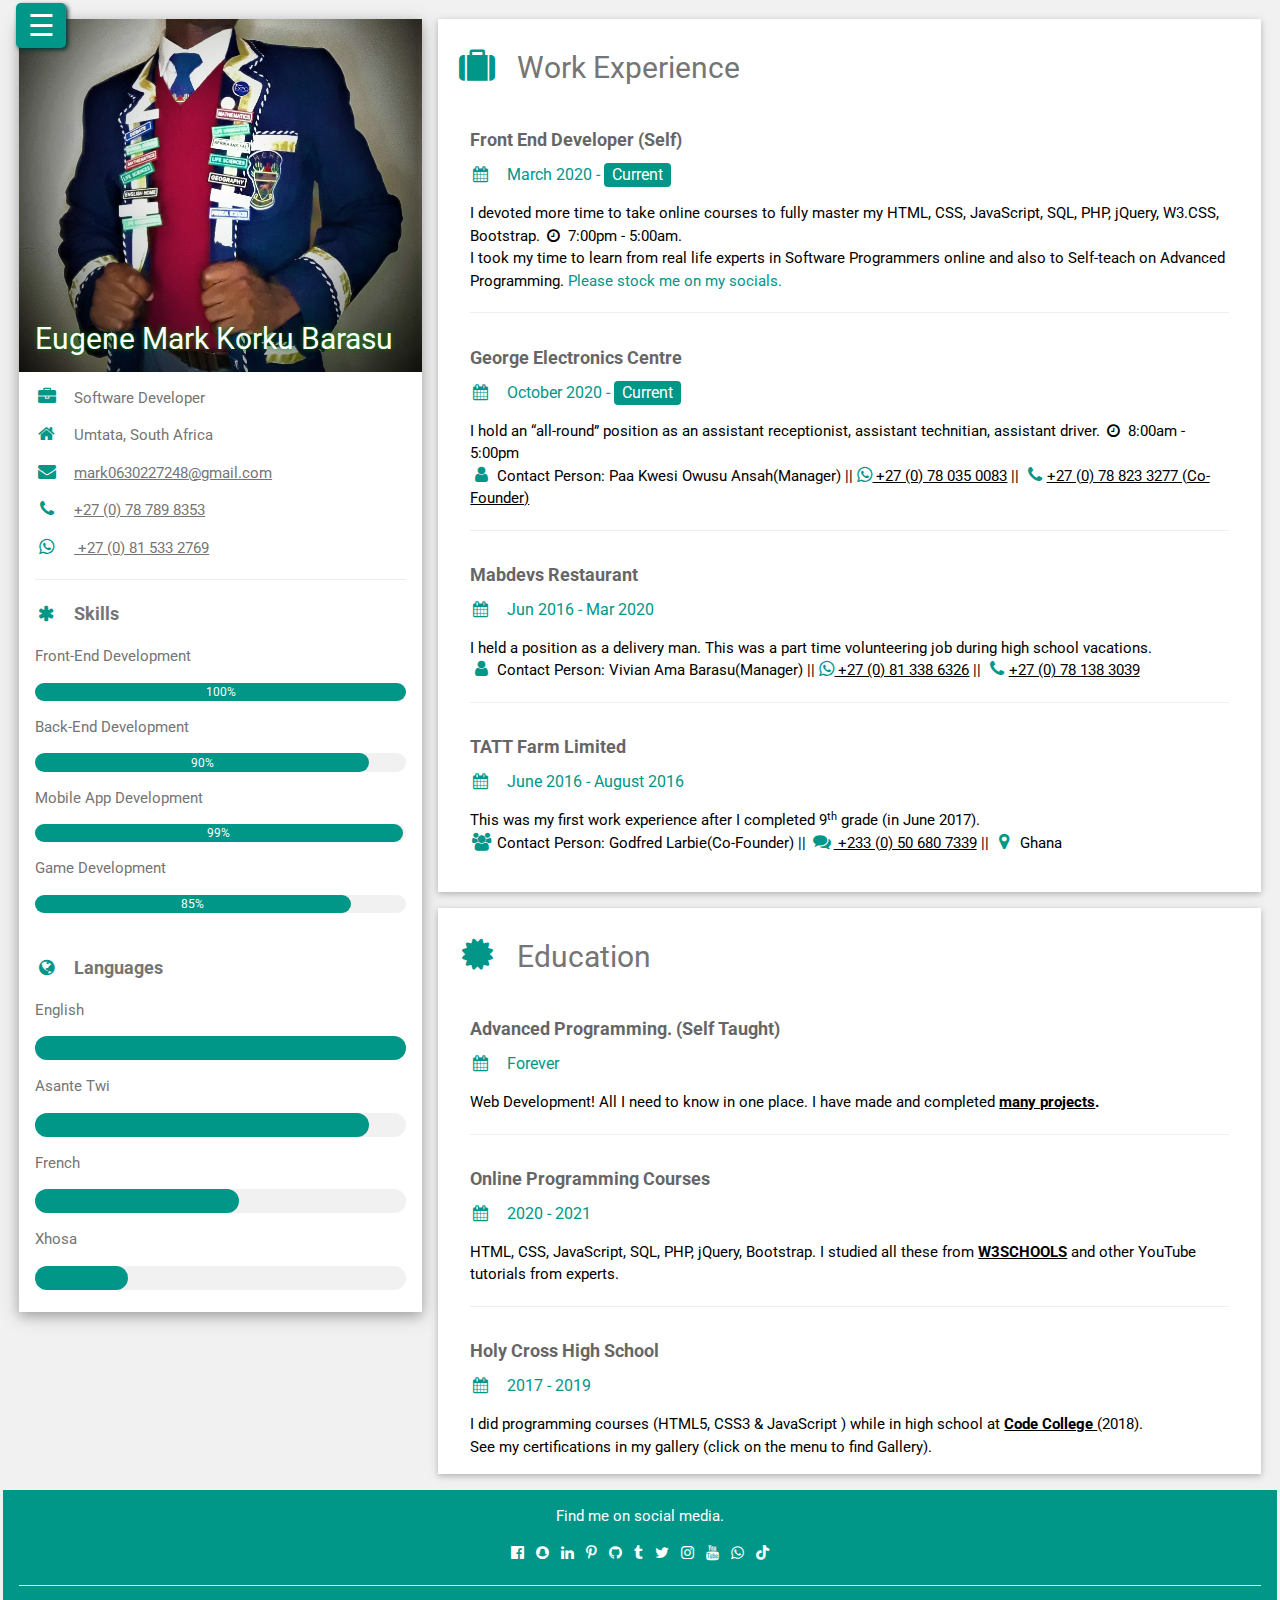
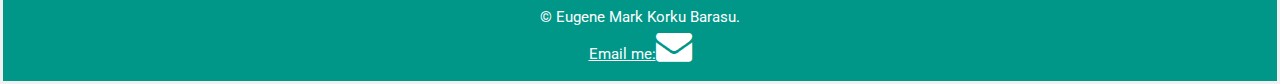
==== index.html @ 37f7dcd5 "committing everything at once" ====
<!DOCTYPE html>
<html lang="en">
<head>
    <meta charset="UTF-8">
    <meta http-equiv="X-UA-Compatible" content="IE=edge">
    <meta name="viewport" content="width=device-width, initial-scale=1.0">
    <title>Eugene Mark Korku Barasu.</title>
    <link rel="stylesheet" href="style.css"><link rel="stylesheet" href="yes.css">
    <link rel='stylesheet' href='https://fonts.googleapis.com/css?family=Roboto'>
    <link rel="stylesheet" href="https://cdnjs.cloudflare.com/ajax/libs/font-awesome/5.15.4/css/all.min.css" integrity="sha512-1ycn6IcaQQ40/MKBW2W4Rhis/DbILU74C1vSrLJxCq57o941Ym01SwNsOMqvEBFlcgUa6xLiPY/NS5R+E6ztJQ==" crossorigin="anonymous" referrerpolicy="no-referrer" />
    <link rel="stylesheet" href="font-awesome.min.css">

    <style>
    html,body,h1,h2,h3,h4,h5,h6 {font-family: "Roboto", sans-serif}
    .sidenav {
        height: 100%;
        width: 0;
        position: fixed;
        z-index: 1;
        top: 0;
        left: 0;
        background-color: #111;
        overflow-x: hidden;
        transition: 0.5s;
        padding-top: 60px;
      }
      
      .sidenav a {
        padding: 8px 8px 8px 32px;
        text-decoration: none;
        font-size: 25px;
        color: #818181;
        display: block;
        transition: 0.3s;
      }

      #navButton {
        position: fixed;
        z-index: 1;
        background-color: #009688;
        overflow: auto;
      }
      
      .sidenav a:hover {
        color: #f1f1f1;
      }
      
      .sidenav .closebtn {
        position: absolute;
        top: 0;
        right: 25px;
        font-size: 36px;
        margin-left: 50px;
      }
      
      @media screen and (max-height: 450px) {
        .sidenav {padding-top: 15px;}
        .sidenav a {font-size: 18px;}
      }
      
      #navButton {
          font-size: 30px;
          left: 16px;
          cursor: pointer;
          border-radius: 5px;
          color: white;
          text-align: center;
          box-shadow: 2px 2px 4px #003833;
          width: 50px;
      }
      
      @media (max-width: 480px){
          #navButton {
              border-radius: 50px;
              width: 45px;
              
          }
      }
    </style>
    <body class="yes-light-grey">      
      
      <div title="menu" id="mySidenav" class="sidenav">
        <a title="close" href="javascript:void(0)" class="closebtn" onclick="closeNav()">&times;</a>
        <a title="about me" href="aboutMe.html"><i class="fa fa-fw fa-address-book-o"></i> About</a>
        <a title="Projects" href="projects.html"><i class="fa fa-fw fa-briefcase"></i> Projects</a>
        <a title="contact me on email" href="mailto:mark0630227248@gmail.com"><i class="fa fa-fw fa-vcard-o"></i> Contact</a>
        <a title="Follow me on social media" href="socials.html"><i class="fa fa-fw fa-handshake-o"></i> My Socials</a>
        <a title="My picture and awards" href="gallery.html"><i class="fa fa-photo fa-fw"></i> Gallery</a>
      </div>

      
      <span title="Open menu" id="navButton" onclick="openNav()">&#9776;</span>
         
    <!-- Page Container -->
    <div id="pageContainer" class="yes-content yes-margin-top" style="max-width:1400px;">
    
      <!-- The Grid -->
      <div class="yes-row-padding">
      
        <!-- Left Column -->
        <div class="yes-third">
        
          <div class="yes-white yes-text-grey yes-card-4">
            <div class="yes-display-container">
              <img src="bg.jpg" style="width:100%" alt="Avatar">
              <div class="yes-display-bottomleft yes-container yes-text-black">
                <h2 title="This is my name" style="color: white; text-shadow: 0 0 5px green;">Eugene Mark Korku Barasu</h2>
              </div>
            </div>
            <div class="yes-container">
              <p title="Software Developer"><i class="fa fa-briefcase fa-fw yes-margin-right yes-large yes-text-teal"></i>Software Developer</p>
              <p title="my location"><i class="fa fa-home fa-fw yes-margin-right yes-large yes-text-teal"></i>Umtata, South Africa</p>
              <p title="email me"><a href="mailto:mark0630227248@gmail.com?subject=Feedback"><i class="fa fa-envelope fa-fw yes-margin-right yes-large yes-text-teal"></i>mark0630227248@gmail.com</a></p>
              <p title="call me anytime"><a href="tel:+27787898353"><i class="fa fa-phone fa-fw yes-margin-right yes-large yes-text-teal"></i>+27 (0) 78 789 8353</a></p>
              <p title="Whatsapp me anytime"><a target="_blank" href="https://web.whatsapp.com/send?phone=+27815332769&text=Hello Eugene Mark Barasu, I saw your whatsapp number on your portfolio website.  Please my name is: "><i class="fa fa-whatsapp fa-fw yes-margin-right yes-large yes-text-teal"></i> +27 (0) 81 533 2769</a>
                  
              </p>
                <hr>
    
              <p title="skills" class="yes-large"><b><i class="fa fa-asterisk fa-fw yes-margin-right yes-text-teal"></i>Skills</b></p>
              <p title="Front-End Development Level">Front-End Development</p>
              <div class="yes-light-grey yes-round-xlarge yes-small">
                <div class="yes-container yes-center yes-round-xlarge yes-teal" style="width:100%">100%</div>
              </div>
              <p title="Back-End Development Level">Back-End Development</p>
              <div class="yes-light-grey yes-round-xlarge yes-small">
                <div class="yes-container yes-center yes-round-xlarge yes-teal" style="width:90%">
                  <div class="yes-center yes-text-white">90%</div>
                </div>
              </div>
              <p title="Mobile App Skills">Mobile App Development</p>
              <div class="yes-light-grey yes-round-xlarge yes-small">
                <div class="yes-container yes-center yes-round-xlarge yes-teal" style="width:99%">99%</div>
              </div>
              <p title="Game Development Skills">Game Development</p>
              <div class="yes-light-grey yes-round-xlarge yes-small">
                <div class="yes-container yes-center yes-round-xlarge yes-teal" style="width:85%">85%</div>
              </div>
              <br>
    
              <p title="The different languages I speak" class="yes-large yes-text-theme"><b><i class="fa fa-globe fa-fw yes-margin-right yes-text-teal"></i>Languages</b></p>
              <p>English</p>
              <div class="yes-light-grey yes-round-xlarge">
                <div title="English" class="yes-round-xlarge yes-teal" style="height:24px;width:100%"></div>
              </div>
              <p>Asante Twi</p>
              <div class="yes-light-grey yes-round-xlarge">
                <div title="Asante Twi" class="yes-round-xlarge yes-teal" style="height:24px;width:90%"></div>
              </div>
              <p>French</p>
              <div class="yes-light-grey yes-round-xlarge">
                <div title="French" class="yes-round-xlarge yes-teal" style="height:24px;width:55%"></div>
              </div>
              <p>Xhosa</p>
              <div class="yes-light-grey yes-round-xlarge">
                <div title="Xhosa" class="yes-round-xlarge yes-teal" style="height:24px;width:25%"></div>
              </div>
              <br>
            </div>
          </div><br>
    
        <!-- End Left Column -->
        </div>
    
        <!-- Right Column -->
        <div class="yes-twothird">
        
          <div class="yes-container yes-card yes-white yes-margin-bottom">
            <h2 title="Work Experiences" class="yes-text-grey yes-padding-16"><i class="fa fa-suitcase fa-fw yes-margin-right yes-xxlarge yes-text-teal"></i>Work Experience</h2>
            <div class="yes-container">
              <h5 title="Still Mastering Front-End Web Dev." class="yes-opacity"><b>Front End Developer (Self)</b></h5>
              <h6 class="yes-text-teal"><i class="fa fa-calendar fa-fw yes-margin-right"></i>March 2020 - <span class="yes-tag yes-teal yes-round">Current</span></h6>
              <p>I devoted more time to take online courses to fully master my HTML, CSS, JavaScript, SQL, PHP,  jQuery, W3.CSS, Bootstrap. <i class="fa fa-clock-o fa-fw"></i> 7:00pm - 5:00am.<br>
                I took my time to learn from real life experts in Software Programmers online and also to Self-teach on Advanced Programming.
                <a style="color: #009688;text-decoration: none;" target="_blank" href="socials.html">Please stock me on my socials.</a>
              </p>
              <hr>
            </div>
            <div class="yes-container">
              <h5 title="George Electronics Centre" class="yes-opacity"><b>George Electronics Centre</b></h5>
              <h6 class="yes-text-teal"><i class="fa fa-calendar fa-fw yes-margin-right"></i>October 2020 - <span class="yes-tag yes-teal yes-round">Current</span></h6>
              <p>I hold an <q>all-round</q> position as an assistant receptionist, assistant technitian, assistant driver. <i class="fa fa-clock-o fa-fw"></i> 8:00am - 5:00pm<br>
              <i class="fa fa-user fa-fw yes-center yes-text-teal yes-large"></i> <span title="Contact Person">Contact Person: Paa Kwesi Owusu Ansah(Manager)</span> || <a title="Whatsapp Paa Kwesi (Manager)" target="_blank" href="https://web.whatsapp.com/send?phone=+27780350083&text=Hello P.K, I want to inquire about Mark Eugene Barasu who worked with you in several positions. I want to employ him and I'll like to know more about him."><i class="fa fa-whatsapp yes-text-teal yes-large yes-center"></i> +27 (0) 78 035 0083</a> || <a title="Call Elvis (Co-Founder)" href="tel:+27788233277"><i class="fa fa-phone fa-fw yes-large yes-text-teal yes-center"></i>+27 (0) 78 823 3277 (Co-Founder)</a>
              </p><hr>
            </div>
            <div class="yes-container">
              <h5 title="Mabdev's Restaurant" class="yes-opacity"><b>Mabdevs Restaurant</b></h5>
              <h6 class="yes-text-teal"><i class="fa fa-calendar fa-fw yes-margin-right"></i>Jun 2016 - Mar 2020</h6>
              <p>I held a position as a delivery man. This was a part time volunteering job during high school vacations. <br>
              <i class="fa fa-user fa-fw yes-center yes-text-teal yes-large"></i> <span title="Contact Person">Contact Person: Vivian Ama Barasu(Manager)</span> || <a title="Whatsapp the Manager" target="_blank" href="https://web.whatsapp.com/send?phone=+27813386326&text=Hello Mabdevs Restaurant, I want to inquire about Mark Eugene Barasu who worked with you as a delivery man. I want to employ him and I'll like to know more about him."><i class="fa fa-whatsapp yes-text-teal yes-large yes-center"></i> +27 (0) 81 338 6326</a> || <a title="Call Manager of Mabdev's Restaurant" href="tel:+27781383039"><i class="fa fa-phone fa-fw yes-large yes-text-teal yes-center"></i>+27 (0) 78 138 3039</a>
              </p><hr>
            </div>
            <div class="yes-container">
              <h5 title="TATT Fish Farm Limited" class="yes-opacity"><b>TATT Farm Limited</b></h5>
              <h6 class="yes-text-teal"><i class="fa fa-calendar fa-fw yes-margin-right"></i>June 2016 - August 2016</h6>
              <p>This was my first work experience after I completed 9<sup>th</sup> grade (in June 2017). <br>
              <i class="fa fa-users yes-center yes-text-teal yes-large fa-fw"></i> <span title="Contact Person">Contact Person: Godfred Larbie(Co-Founder)</span> || <a title="Call Co-Founder of TATT Farm Lmtd." target="_blank" href="tel:+233506807339"><i class="fa fa-comments yes-text-teal yes-center yes-large fa-fw"></i> +233 (0) 50 680 7339</a> || <i class="fa fa-map-marker yes-text-teal yes-large yes-center fa-fw"></i> Ghana
            </p>
              <br>
            </div>

          </div>
    
          <div class="yes-container yes-card yes-white">
            <h2 title="Education" class="yes-text-grey yes-padding-16"><i class="fa fa-certificate fa-fw yes-margin-right yes-xxlarge yes-text-teal"></i>Education</h2>
            <div class="yes-container">
              <h5 class="yes-opacity"><b>Advanced Programming. (Self Taught)</b></h5>
              <h6 class="yes-text-teal"><i class="fa fa-calendar fa-fw yes-margin-right"></i>Forever</h6>
              <p>Web Development! All I need to know in one place. I have made and completed <strong><a href="projects.html">many projects</a>.</strong>
              </p>
              <hr>
            </div>
            <div class="yes-container">
              <h5 class="yes-opacity"><b>Online Programming Courses</b></h5>
              <h6 class="yes-text-teal"><i class="fa fa-calendar fa-fw yes-margin-right"></i>2020 - 2021</h6>
              <p>HTML, CSS, JavaScript, SQL, PHP, jQuery, Bootstrap. I studied all these from <strong><a href="http://www.w3schools.com">W3SCHOOLS</a></strong> and other YouTube tutorials from experts.</p>
              <hr>
            </div>
            <div class="yes-container">
              <h5 class="yes-opacity"><strong>Holy Cross High School</strong></h5>
              <h6 class="yes-text-teal"><i class="fa fa-calendar fa-fw yes-margin-right"></i>2017 - 2019</h6>
              <p>I did programming courses (HTML5, CSS3 & JavaScript ) while in high school at <strong><a href="http://www.codecollege.co.za">Code College </a></strong>(2018).<br/>
              See my certifications in my gallery (click on the menu to find Gallery).</p>           </div>
          </div>
    
        <!-- End Right Column -->
        </div>
        
      <!-- End Grid -->
      </div>
      
      <!-- End Page Container -->
    </div>
    
    <footer class="yes-container yes-teal yes-center yes-margin-top" title="Social Media Links">
      <p>Find me on social media.</p>
      <a title="follow me on Facebook" target="_blank" href="https://www.facebook.com/profile.php?id=100069669603894"><i class="fa fa-facebook-official yes-hover-opacity"></i></a>&nbsp;&nbsp;
      <a title="follow me on Snapchat" target="_blank" href="https://www.snapchat.com/add/e_barasu2021?share_id=wRg8P6dDSuc&locale=en-ZA"><i class="fa fa-snapchat yes-hover-opacity"></i></a>&nbsp;&nbsp;
      <a title="follow me on Linkedin" target="_blank" href="https://www.linkedin.com/in/eugene-mark-korku-barasu-5094a7220"><i class="fa fa-linkedin yes-hover-opacity"></i></a>&nbsp;&nbsp;
      <a title="follow me on Pinterest" target="_blank" href="https://pin.it/2S8Sc3Z"><i class="fa fa-pinterest-p yes-hover-opacity"></i></a>&nbsp;&nbsp;
      <a title="follow me on Github" target="_blank" href="https://github.com/Mark-Eugene-Barasu"><i class="fa fa-github yes-hover-opacity"></i></a>&nbsp;&nbsp;
      <a title="follow me on Tumblr" target="_blank" href="http://eugene-mark-korku-barasu.tumblr.com"><i class="fa fa-tumblr yes-hover-opacity"></i></a>&nbsp;&nbsp;
      <a title="follow me on Twitter" target="_blank" href="https://twitter.com/Brains_777?s=08"><i class="fa fa-twitter yes-hover-opacity"></i></a>&nbsp;&nbsp;
      <a title="follow me on Instagram" target="_blank" href="https://www.instagram.com/markeugene465/"><i class="fa fa-instagram yes-hover-opacity"></i></a>&nbsp;&nbsp;
      <a title="follow me on YouTube" target="_blank" href="https://youtube.com/channel/UCJFmmEnHDe6WFw6gAhcnYFg"><i class="fa fa-youtube yes-hover-opacity"></i></a>&nbsp;&nbsp;
      <a title="Chat with me on Whatsapp" target="_blank" href="https://web.whatsapp.com/send?phone=+27815332769&text=Hello Mark Eugene, I want to congratulate you on successfully understanding the concept and how to link links to websites and anything."><i class="fa fa-whatsapp yes-hover-opacity"></i></a>&nbsp;&nbsp;
      <a title="follow me on tiktok" target="_blank" href="https://vm.tiktok.com/ZSJKPkMFe/"><i class="fab fa-tiktok yes-hover-opacity"></i></a>
      
      <hr>


            <!--All code here was done by Me with few references to real life experts-->
      <p title="Email me anytime.">&copy; Eugene Mark Korku Barasu. <br><a href="mailto:mark0630227248@gmail.com" target="_blank">
        Email me:<i class="fa fa-envelope yes-xxlarge yes-hover-opacity"></i></a>
        </p>
    </footer>
    <script src="script.js"></script>
</body>
</html>
---- style.css ----
body {
    font-family: 'Trebuchet MS', 'Lucida Sans Unicode', 'Lucida Grande', 'Lucida Sans', Arial, sans-serif;
    font-size: 16px;
    background-color: dimgrey;
    color: #696969;
    padding: 3px;
}

#main {
    padding: 5px;
    padding-left: 15px;
    padding-right: 15px;
    background-color: #ffffff;
    border-radius: 0 0 5px 5px;
    overflow: auto;
}

h1 {
    font-family: Georgia, serif;
    border-bottom: 3px solid #cc9900;
    color: #996600;
    font-size: 30px;
}

ul#menu {
    padding: 0px;
    margin-top: 5px;
    margin-bottom: 1px;
    width: 100%;
}

ul#menu li {
    display: inline;
    margin-right: 1px;
    line-height: 2.5em;
    margin-top: 8px;
    text-transform: uppercase;
    white-space: nowrap;
}

ul#menu li a {
    background-color: #ffffff;
    margin: 7px 0px;
    text-decoration: none;
    padding: 10px;
    color: #696969;
    border-radius: 4px 4px 0px 0px;
}

ul#menu li a:hover {
    color: white;
    background-color: black;
}
---- yes.css ----
﻿html{box-sizing:border-box}*,*:before,*:after{box-sizing:inherit}
html{-ms-text-size-adjust:100%;-webkit-text-size-adjust:100%}body{margin:0}
article,aside,details,figcaption,figure,footer,header,main,menu,nav,section{display:block}summary{display:list-item}
audio,canvas,progress,video{display:inline-block}progress{vertical-align:baseline}
audio:not([controls]){display:none;height:0}[hidden],template{display:none}
a{background-color:transparent}a:active,a:hover{outline-width:0}
abbr[title]{border-bottom:none;text-decoration:underline;text-decoration:underline dotted}
b,strong{font-weight:bolder}dfn{font-style:italic}mark{background:#ff0;color:#000}
small{font-size:80%}sub,sup{font-size:75%;line-height:0;position:relative;vertical-align:baseline}
sub{bottom:-0.25em}sup{top:-0.5em}figure{margin:1em 40px}img{border-style:none}
code,kbd,pre,samp{font-family:monospace,monospace;font-size:1em}hr{box-sizing:content-box;height:0;overflow:visible}
button,input,select,textarea,optgroup{font:inherit;margin:0}optgroup{font-weight:bold}
button,input{overflow:visible}button,select{text-transform:none}
button,[type=button],[type=reset],[type=submit]{-webkit-appearance:button}
button::-moz-focus-inner,[type=button]::-moz-focus-inner,[type=reset]::-moz-focus-inner,[type=submit]::-moz-focus-inner{border-style:none;padding:0}
button:-moz-focusring,[type=button]:-moz-focusring,[type=reset]:-moz-focusring,[type=submit]:-moz-focusring{outline:1px dotted ButtonText}
fieldset{border:1px solid #c0c0c0;margin:0 2px;padding:.35em .625em .75em}
legend{color:inherit;display:table;max-width:100%;padding:0;white-space:normal}textarea{overflow:auto}
[type=checkbox],[type=radio]{padding:0}
[type=number]::-webkit-inner-spin-button,[type=number]::-webkit-outer-spin-button{height:auto}
[type=search]{-webkit-appearance:textfield;outline-offset:-2px}
[type=search]::-webkit-search-decoration{-webkit-appearance:none}
::-webkit-file-upload-button{-webkit-appearance:button;font:inherit}
/* End extract */
html,body{font-family:Verdana,sans-serif;font-size:15px;line-height:1.5}html{overflow-x:hidden}
h1{font-size:36px}h2{font-size:30px}h3{font-size:24px}h4{font-size:20px}h5{font-size:18px}h6{font-size:16px}.yes-serif{font-family:serif}
h1,h2,h3,h4,h5,h6{font-family:"Segoe UI",Arial,sans-serif;font-weight:400;margin:10px 0}.yes-wide{letter-spacing:4px}
hr{border:0;border-top:1px solid #eee;margin:20px 0}
.yes-image{max-width:100%;height:auto}img{vertical-align:middle}a{color:inherit}
.yes-table,.yes-table-all{border-collapse:collapse;border-spacing:0;width:100%;display:table}.yes-table-all{border:1px solid #ccc}
.yes-bordered tr,.yes-table-all tr{border-bottom:1px solid #ddd}.yes-striped tbody tr:nth-child(even){background-color:#f1f1f1}
.yes-table-all tr:nth-child(odd){background-color:#fff}.yes-table-all tr:nth-child(even){background-color:#f1f1f1}
.yes-hoverable tbody tr:hover,.yes-ul.yes-hoverable li:hover{background-color:#ccc}.yes-centered tr th,.yes-centered tr td{text-align:center}
.yes-table td,.yes-table th,.yes-table-all td,.yes-table-all th{padding:8px 8px;display:table-cell;text-align:left;vertical-align:top}
.yes-table th:first-child,.yes-table td:first-child,.yes-table-all th:first-child,.yes-table-all td:first-child{padding-left:16px}
.yes-btn,.yes-button{border:none;display:inline-block;padding:8px 16px;vertical-align:middle;overflow:hidden;text-decoration:none;color:inherit;background-color:inherit;text-align:center;cursor:pointer;white-space:nowrap}
.yes-btn:hover{box-shadow:0 8px 16px 0 rgba(0,0,0,0.2),0 6px 20px 0 rgba(0,0,0,0.19)}
.yes-btn,.yes-button{-webkit-touch-callout:none;-webkit-user-select:none;-khtml-user-select:none;-moz-user-select:none;-ms-user-select:none;user-select:none}   
.yes-disabled,.yes-btn:disabled,.yes-button:disabled{cursor:not-allowed;opacity:0.3}.yes-disabled *,:disabled *{pointer-events:none}
.yes-btn.yes-disabled:hover,.yes-btn:disabled:hover{box-shadow:none}
.yes-badge,.yes-tag{background-color:#000;color:#fff;display:inline-block;padding-left:8px;padding-right:8px;text-align:center}.yes-badge{border-radius:50%}
.yes-ul{list-style-type:none;padding:0;margin:0}.yes-ul li{padding:8px 16px;border-bottom:1px solid #ddd}.yes-ul li:last-child{border-bottom:none}
.yes-tooltip,.yes-display-container{position:relative}.yes-tooltip .yes-text{display:none}.yes-tooltip:hover .yes-text{display:inline-block}
.yes-ripple:active{opacity:0.5}.yes-ripple{transition:opacity 0s}
.yes-input{padding:8px;display:block;border:none;border-bottom:1px solid #ccc;width:100%}
.yes-select{padding:9px 0;width:100%;border:none;border-bottom:1px solid #ccc}
.yes-dropdown-click,.yes-dropdown-hover{position:relative;display:inline-block;cursor:pointer}
.yes-dropdown-hover:hover .yes-dropdown-content{display:block}
.yes-dropdown-hover:first-child,.yes-dropdown-click:hover{background-color:#ccc;color:#000}
.yes-dropdown-hover:hover > .yes-button:first-child,.yes-dropdown-click:hover > .yes-button:first-child{background-color:#ccc;color:#000}
.yes-dropdown-content{cursor:auto;color:#000;background-color:#fff;display:none;position:absolute;min-width:160px;margin:0;padding:0;z-index:1}
.yes-check,.yes-radio{width:24px;height:24px;position:relative;top:6px}
.yes-sidebar{height:100%;width:200px;background-color:#fff;position:fixed!important;z-index:1;overflow:auto}
.yes-bar-block .yes-dropdown-hover,.yes-bar-block .yes-dropdown-click{width:100%}
.yes-bar-block .yes-dropdown-hover .yes-dropdown-content,.yes-bar-block .yes-dropdown-click .yes-dropdown-content{min-width:100%}
.yes-bar-block .yes-dropdown-hover .yes-button,.yes-bar-block .yes-dropdown-click .yes-button{width:100%;text-align:left;padding:8px 16px}
.yes-main,#main{transition:margin-left .4s}
.yes-modal{z-index:3;display:none;padding-top:100px;position:fixed;left:0;top:0;width:100%;height:100%;overflow:auto;background-color:rgb(0,0,0);background-color:rgba(0,0,0,0.4)}
.yes-modal-content{margin:auto;background-color:#fff;position:relative;padding:0;outline:0;width:600px}
.yes-bar{width:100%;overflow:hidden}.yes-center .yes-bar{display:inline-block;width:auto}
.yes-bar .yes-bar-item{padding:8px 16px;float:left;width:auto;border:none;display:block;outline:0}
.yes-bar .yes-dropdown-hover,.yes-bar .yes-dropdown-click{position:static;float:left}
.yes-bar .yes-button{white-space:normal}
.yes-bar-block .yes-bar-item{width:100%;display:block;padding:8px 16px;text-align:left;border:none;white-space:normal;float:none;outline:0}
.yes-bar-block.yes-center .yes-bar-item{text-align:center}.yes-block{display:block;width:100%}
.yes-responsive{display:block;overflow-x:auto}
.yes-container:after,.yes-container:before,.yes-panel:after,.yes-panel:before,.yes-row:after,.yes-row:before,.yes-row-padding:after,.yes-row-padding:before,
.yes-cell-row:before,.yes-cell-row:after,.yes-clear:after,.yes-clear:before,.yes-bar:before,.yes-bar:after{content:"";display:table;clear:both}
.yes-col,.yes-half,.yes-third,.yes-twothird,.yes-threequarter,.yes-quarter{float:left;width:100%}
.yes-col.s1{width:8.33333%}.yes-col.s2{width:16.66666%}.yes-col.s3{width:24.99999%}.yes-col.s4{width:33.33333%}
.yes-col.s5{width:41.66666%}.yes-col.s6{width:49.99999%}.yes-col.s7{width:58.33333%}.yes-col.s8{width:66.66666%}
.yes-col.s9{width:74.99999%}.yes-col.s10{width:83.33333%}.yes-col.s11{width:91.66666%}.yes-col.s12{width:99.99999%}
@media (min-width:601px){.yes-col.m1{width:8.33333%}.yes-col.m2{width:16.66666%}.yes-col.m3,.yes-quarter{width:24.99999%}.yes-col.m4,.yes-third{width:33.33333%}
.yes-col.m5{width:41.66666%}.yes-col.m6,.yes-half{width:49.99999%}.yes-col.m7{width:58.33333%}.yes-col.m8,.yes-twothird{width:66.66666%}
.yes-col.m9,.yes-threequarter{width:74.99999%}.yes-col.m10{width:83.33333%}.yes-col.m11{width:91.66666%}.yes-col.m12{width:99.99999%}}
@media (min-width:993px){.yes-col.l1{width:8.33333%}.yes-col.l2{width:16.66666%}.yes-col.l3{width:24.99999%}.yes-col.l4{width:33.33333%}
.yes-col.l5{width:41.66666%}.yes-col.l6{width:49.99999%}.yes-col.l7{width:58.33333%}.yes-col.l8{width:66.66666%}
.yes-col.l9{width:74.99999%}.yes-col.l10{width:83.33333%}.yes-col.l11{width:91.66666%}.yes-col.l12{width:99.99999%}}
.yes-rest{overflow:hidden}.yes-stretch{margin-left:-16px;margin-right:-16px}
.yes-content,.yes-auto{margin-left:auto;margin-right:auto}.yes-content{max-width:980px}.yes-auto{max-width:1140px}
.yes-cell-row{display:table;width:100%}.yes-cell{display:table-cell}
.yes-cell-top{vertical-align:top}.yes-cell-middle{vertical-align:middle}.yes-cell-bottom{vertical-align:bottom}
.yes-hide{display:none!important}.yes-show-block,.yes-show{display:block!important}.yes-show-inline-block{display:inline-block!important}
@media (max-width:1205px){.yes-auto{max-width:95%}}
@media (max-width:600px){.yes-modal-content{margin:0 10px;width:auto!important}.yes-modal{padding-top:30px}
.yes-dropdown-hover.yes-mobile .yes-dropdown-content,.yes-dropdown-click.yes-mobile .yes-dropdown-content{position:relative}	
.yes-hide-small{display:none!important}.yes-mobile{display:block;width:100%!important}.yes-bar-item.yes-mobile,.yes-dropdown-hover.yes-mobile,.yes-dropdown-click.yes-mobile{text-align:center}
.yes-dropdown-hover.yes-mobile,.yes-dropdown-hover.yes-mobile .yes-btn,.yes-dropdown-hover.yes-mobile .yes-button,.yes-dropdown-click.yes-mobile,.yes-dropdown-click.yes-mobile .yes-btn,.yes-dropdown-click.yes-mobile .yes-button{width:100%}}
@media (max-width:768px){.yes-modal-content{width:500px}.yes-modal{padding-top:50px}}
@media (min-width:993px){.yes-modal-content{width:900px}.yes-hide-large{display:none!important}.yes-sidebar.yes-collapse{display:block!important}}
@media (max-width:992px) and (min-width:601px){.yes-hide-medium{display:none!important}}
@media (max-width:992px){.yes-sidebar.yes-collapse{display:none}.yes-main{margin-left:0!important;margin-right:0!important}.yes-auto{max-width:100%}}
.yes-top,.yes-bottom{position:fixed;width:100%;z-index:1}.yes-top{top:0}.yes-bottom{bottom:0}
.yes-overlay{position:fixed;display:none;width:100%;height:100%;top:0;left:0;right:0;bottom:0;background-color:rgba(0,0,0,0.5);z-index:2}
.yes-display-topleft{position:absolute;left:0;top:0}.yes-display-topright{position:absolute;right:0;top:0}
.yes-display-bottomleft{position:absolute;left:0;bottom:0}.yes-display-bottomright{position:absolute;right:0;bottom:0}
.yes-display-middle{position:absolute;top:50%;left:50%;transform:translate(-50%,-50%);-ms-transform:translate(-50%,-50%)}
.yes-display-left{position:absolute;top:50%;left:0%;transform:translate(0%,-50%);-ms-transform:translate(-0%,-50%)}
.yes-display-right{position:absolute;top:50%;right:0%;transform:translate(0%,-50%);-ms-transform:translate(0%,-50%)}
.yes-display-topmiddle{position:absolute;left:50%;top:0;transform:translate(-50%,0%);-ms-transform:translate(-50%,0%)}
.yes-display-bottommiddle{position:absolute;left:50%;bottom:0;transform:translate(-50%,0%);-ms-transform:translate(-50%,0%)}
.yes-display-container:hover .yes-display-hover{display:block}.yes-display-container:hover span.yes-display-hover{display:inline-block}.yes-display-hover{display:none}
.yes-display-position{position:absolute}
.yes-circle{border-radius:50%}
.yes-round-small{border-radius:2px}.yes-round,.yes-round-medium{border-radius:4px}.yes-round-large{border-radius:8px}.yes-round-xlarge{border-radius:16px}.yes-round-xxlarge{border-radius:32px}
.yes-row-padding,.yes-row-padding>.yes-half,.yes-row-padding>.yes-third,.yes-row-padding>.yes-twothird,.yes-row-padding>.yes-threequarter,.yes-row-padding>.yes-quarter,.yes-row-padding>.yes-col{padding:0 8px}
.yes-container,.yes-panel{padding:0.01em 16px}.yes-panel{margin-top:16px;margin-bottom:16px}
.yes-code,.yes-codespan{font-family:Consolas,"courier new";font-size:16px}
.yes-code{width:auto;background-color:#fff;padding:8px 12px;border-left:4px solid #4CAF50;word-wrap:break-word}
.yes-codespan{color:crimson;background-color:#f1f1f1;padding-left:4px;padding-right:4px;font-size:110%}
.yes-card,.yes-card-2{box-shadow:0 2px 5px 0 rgba(0,0,0,0.16),0 2px 10px 0 rgba(0,0,0,0.12)}
.yes-card-4,.yes-hover-shadow:hover{box-shadow:0 4px 10px 0 rgba(0,0,0,0.2),0 4px 20px 0 rgba(0,0,0,0.19)}
.yes-spin{animation:yes-spin 2s infinite linear}@keyframes yes-spin{0%{transform:rotate(0deg)}100%{transform:rotate(359deg)}}
.yes-animate-fading{animation:fading 10s infinite}@keyframes fading{0%{opacity:0}50%{opacity:1}100%{opacity:0}}
.yes-animate-opacity{animation:opac 0.8s}@keyframes opac{from{opacity:0} to{opacity:1}}
.yes-animate-top{position:relative;animation:animatetop 0.4s}@keyframes animatetop{from{top:-300px;opacity:0} to{top:0;opacity:1}}
.yes-animate-left{position:relative;animation:animateleft 0.4s}@keyframes animateleft{from{left:-300px;opacity:0} to{left:0;opacity:1}}
.yes-animate-right{position:relative;animation:animateright 0.4s}@keyframes animateright{from{right:-300px;opacity:0} to{right:0;opacity:1}}
.yes-animate-bottom{position:relative;animation:animatebottom 0.4s}@keyframes animatebottom{from{bottom:-300px;opacity:0} to{bottom:0;opacity:1}}
.yes-animate-zoom {animation:animatezoom 0.6s}@keyframes animatezoom{from{transform:scale(0)} to{transform:scale(1)}}
.yes-animate-input{transition:width 0.4s ease-in-out}.yes-animate-input:focus{width:100%!important}
.yes-opacity,.yes-hover-opacity:hover{opacity:0.60}.yes-opacity-off,.yes-hover-opacity-off:hover{opacity:1}
.yes-opacity-max{opacity:0.25}.yes-opacity-min{opacity:0.75}
.yes-greyscale-max,.yes-grayscale-max,.yes-hover-greyscale:hover,.yes-hover-grayscale:hover{filter:grayscale(100%)}
.yes-greyscale,.yes-grayscale{filter:grayscale(75%)}.yes-greyscale-min,.yes-grayscale-min{filter:grayscale(50%)}
.yes-sepia{filter:sepia(75%)}.yes-sepia-max,.yes-hover-sepia:hover{filter:sepia(100%)}.yes-sepia-min{filter:sepia(50%)}
.yes-tiny{font-size:10px!important}.yes-small{font-size:12px!important}.yes-medium{font-size:15px!important}.yes-large{font-size:18px!important}
.yes-xlarge{font-size:24px!important}.yes-xxlarge{font-size:36px!important}.yes-xxxlarge{font-size:48px!important}.yes-jumbo{font-size:64px!important}
.yes-left-align{text-align:left!important}.yes-right-align{text-align:right!important}.yes-justify{text-align:justify!important}.yes-center{text-align:center!important}
.yes-border-0{border:0!important}.yes-border{border:1px solid #ccc!important}
.yes-border-top{border-top:1px solid #ccc!important}.yes-border-bottom{border-bottom:1px solid #ccc!important}
.yes-border-left{border-left:1px solid #ccc!important}.yes-border-right{border-right:1px solid #ccc!important}
.yes-topbar{border-top:6px solid #ccc!important}.yes-bottombar{border-bottom:6px solid #ccc!important}
.yes-leftbar{border-left:6px solid #ccc!important}.yes-rightbar{border-right:6px solid #ccc!important}
.yes-section,.yes-code{margin-top:16px!important;margin-bottom:16px!important}
.yes-margin{margin:16px!important}.yes-margin-top{margin-top:16px!important}.yes-margin-bottom{margin-bottom:16px!important}
.yes-margin-left{margin-left:16px!important}.yes-margin-right{margin-right:16px!important}
.yes-padding-small{padding:4px 8px!important}.yes-padding{padding:8px 16px!important}.yes-padding-large{padding:12px 24px!important}
.yes-padding-16{padding-top:16px!important;padding-bottom:16px!important}.yes-padding-24{padding-top:24px!important;padding-bottom:24px!important}
.yes-padding-32{padding-top:32px!important;padding-bottom:32px!important}.yes-padding-48{padding-top:48px!important;padding-bottom:48px!important}
.yes-padding-64{padding-top:64px!important;padding-bottom:64px!important}
.yes-left{float:left!important}.yes-right{float:right!important}
.yes-button:hover{color:#000!important;background-color:#ccc!important}
.yes-transparent,.yes-hover-none:hover{background-color:transparent!important}
.yes-hover-none:hover{box-shadow:none!important}
/* Colors */
.yes-amber,.yes-hover-amber:hover{color:#000!important;background-color:#ffc107!important}
.yes-aqua,.yes-hover-aqua:hover{color:#000!important;background-color:#00ffff!important}
.yes-blue,.yes-hover-blue:hover{color:#fff!important;background-color:#2196F3!important}
.yes-light-blue,.yes-hover-light-blue:hover{color:#000!important;background-color:#87CEEB!important}
.yes-brown,.yes-hover-brown:hover{color:#fff!important;background-color:#795548!important}
.yes-cyan,.yes-hover-cyan:hover{color:#000!important;background-color:#00bcd4!important}
.yes-blue-grey,.yes-hover-blue-grey:hover,.yes-blue-gray,.yes-hover-blue-gray:hover{color:#fff!important;background-color:#607d8b!important}
.yes-green,.yes-hover-green:hover{color:#fff!important;background-color:#4CAF50!important}
.yes-light-green,.yes-hover-light-green:hover{color:#000!important;background-color:#8bc34a!important}
.yes-indigo,.yes-hover-indigo:hover{color:#fff!important;background-color:#3f51b5!important}
.yes-khaki,.yes-hover-khaki:hover{color:#000!important;background-color:#f0e68c!important}
.yes-lime,.yes-hover-lime:hover{color:#000!important;background-color:#cddc39!important}
.yes-orange,.yes-hover-orange:hover{color:#000!important;background-color:#ff9800!important}
.yes-deep-orange,.yes-hover-deep-orange:hover{color:#fff!important;background-color:#ff5722!important}
.yes-pink,.yes-hover-pink:hover{color:#fff!important;background-color:#e91e63!important}
.yes-purple,.yes-hover-purple:hover{color:#fff!important;background-color:#9c27b0!important}
.yes-deep-purple,.yes-hover-deep-purple:hover{color:#fff!important;background-color:#673ab7!important}
.yes-red,.yes-hover-red:hover{color:#fff!important;background-color:#f44336!important}
.yes-sand,.yes-hover-sand:hover{color:#000!important;background-color:#fdf5e6!important}
.yes-teal,.yes-hover-teal:hover{color:#fff!important;background-color:#009688!important}
.yes-yellow,.yes-hover-yellow:hover{color:#000!important;background-color:#ffeb3b!important}
.yes-white,.yes-hover-white:hover{color:#000!important;background-color:#fff!important}
.yes-black,.yes-hover-black:hover{color:#fff!important;background-color:#000!important}
.yes-grey,.yes-hover-grey:hover,.yes-gray,.yes-hover-gray:hover{color:#000!important;background-color:#9e9e9e!important}
.yes-light-grey,.yes-hover-light-grey:hover,.yes-light-gray,.yes-hover-light-gray:hover{color:#000!important;background-color:#f1f1f1!important}
.yes-dark-grey,.yes-hover-dark-grey:hover,.yes-dark-gray,.yes-hover-dark-gray:hover{color:#fff!important;background-color:#616161!important}
.yes-pale-red,.yes-hover-pale-red:hover{color:#000!important;background-color:#ffdddd!important}
.yes-pale-green,.yes-hover-pale-green:hover{color:#000!important;background-color:#ddffdd!important}
.yes-pale-yellow,.yes-hover-pale-yellow:hover{color:#000!important;background-color:#ffffcc!important}
.yes-pale-blue,.yes-hover-pale-blue:hover{color:#000!important;background-color:#ddffff!important}
.yes-text-amber,.yes-hover-text-amber:hover{color:#ffc107!important}
.yes-text-aqua,.yes-hover-text-aqua:hover{color:#00ffff!important}
.yes-text-blue,.yes-hover-text-blue:hover{color:#2196F3!important}
.yes-text-light-blue,.yes-hover-text-light-blue:hover{color:#87CEEB!important}
.yes-text-brown,.yes-hover-text-brown:hover{color:#795548!important}
.yes-text-cyan,.yes-hover-text-cyan:hover{color:#00bcd4!important}
.yes-text-blue-grey,.yes-hover-text-blue-grey:hover,.yes-text-blue-gray,.yes-hover-text-blue-gray:hover{color:#607d8b!important}
.yes-text-green,.yes-hover-text-green:hover{color:#4CAF50!important}
.yes-text-light-green,.yes-hover-text-light-green:hover{color:#8bc34a!important}
.yes-text-indigo,.yes-hover-text-indigo:hover{color:#3f51b5!important}
.yes-text-khaki,.yes-hover-text-khaki:hover{color:#b4aa50!important}
.yes-text-lime,.yes-hover-text-lime:hover{color:#cddc39!important}
.yes-text-orange,.yes-hover-text-orange:hover{color:#ff9800!important}
.yes-text-deep-orange,.yes-hover-text-deep-orange:hover{color:#ff5722!important}
.yes-text-pink,.yes-hover-text-pink:hover{color:#e91e63!important}
.yes-text-purple,.yes-hover-text-purple:hover{color:#9c27b0!important}
.yes-text-deep-purple,.yes-hover-text-deep-purple:hover{color:#673ab7!important}
.yes-text-red,.yes-hover-text-red:hover{color:#f44336!important}
.yes-text-sand,.yes-hover-text-sand:hover{color:#fdf5e6!important}
.yes-text-teal,.yes-hover-text-teal:hover{color:#009688!important}
.yes-text-yellow,.yes-hover-text-yellow:hover{color:#d2be0e!important}
.yes-text-white,.yes-hover-text-white:hover{color:#fff!important}
.yes-text-black,.yes-hover-text-black:hover{color:#000!important}
.yes-text-grey,.yes-hover-text-grey:hover,.yes-text-gray,.yes-hover-text-gray:hover{color:#757575!important}
.yes-text-light-grey,.yes-hover-text-light-grey:hover,.yes-text-light-gray,.yes-hover-text-light-gray:hover{color:#f1f1f1!important}
.yes-text-dark-grey,.yes-hover-text-dark-grey:hover,.yes-text-dark-gray,.yes-hover-text-dark-gray:hover{color:#3a3a3a!important}
.yes-border-amber,.yes-hover-border-amber:hover{border-color:#ffc107!important}
.yes-border-aqua,.yes-hover-border-aqua:hover{border-color:#00ffff!important}
.yes-border-blue,.yes-hover-border-blue:hover{border-color:#2196F3!important}
.yes-border-light-blue,.yes-hover-border-light-blue:hover{border-color:#87CEEB!important}
.yes-border-brown,.yes-hover-border-brown:hover{border-color:#795548!important}
.yes-border-cyan,.yes-hover-border-cyan:hover{border-color:#00bcd4!important}
.yes-border-blue-grey,.yes-hover-border-blue-grey:hover,.yes-border-blue-gray,.yes-hover-border-blue-gray:hover{border-color:#607d8b!important}
.yes-border-green,.yes-hover-border-green:hover{border-color:#4CAF50!important}
.yes-border-light-green,.yes-hover-border-light-green:hover{border-color:#8bc34a!important}
.yes-border-indigo,.yes-hover-border-indigo:hover{border-color:#3f51b5!important}
.yes-border-khaki,.yes-hover-border-khaki:hover{border-color:#f0e68c!important}
.yes-border-lime,.yes-hover-border-lime:hover{border-color:#cddc39!important}
.yes-border-orange,.yes-hover-border-orange:hover{border-color:#ff9800!important}
.yes-border-deep-orange,.yes-hover-border-deep-orange:hover{border-color:#ff5722!important}
.yes-border-pink,.yes-hover-border-pink:hover{border-color:#e91e63!important}
.yes-border-purple,.yes-hover-border-purple:hover{border-color:#9c27b0!important}
.yes-border-deep-purple,.yes-hover-border-deep-purple:hover{border-color:#673ab7!important}
.yes-border-red,.yes-hover-border-red:hover{border-color:#f44336!important}
.yes-border-sand,.yes-hover-border-sand:hover{border-color:#fdf5e6!important}
.yes-border-teal,.yes-hover-border-teal:hover{border-color:#009688!important}
.yes-border-yellow,.yes-hover-border-yellow:hover{border-color:#ffeb3b!important}
.yes-border-white,.yes-hover-border-white:hover{border-color:#fff!important}
.yes-border-black,.yes-hover-border-black:hover{border-color:#000!important}
.yes-border-grey,.yes-hover-border-grey:hover,.yes-border-gray,.yes-hover-border-gray:hover{border-color:#9e9e9e!important}
.yes-border-light-grey,.yes-hover-border-light-grey:hover,.yes-border-light-gray,.yes-hover-border-light-gray:hover{border-color:#f1f1f1!important}
.yes-border-dark-grey,.yes-hover-border-dark-grey:hover,.yes-border-dark-gray,.yes-hover-border-dark-gray:hover{border-color:#616161!important}
.yes-border-pale-red,.yes-hover-border-pale-red:hover{border-color:#ffe7e7!important}.yes-border-pale-green,.yes-hover-border-pale-green:hover{border-color:#e7ffe7!important}
.yes-border-pale-yellow,.yes-hover-border-pale-yellow:hover{border-color:#ffffcc!important}.yes-border-pale-blue,.yes-hover-border-pale-blue:hover{border-color:#e7ffff!important}
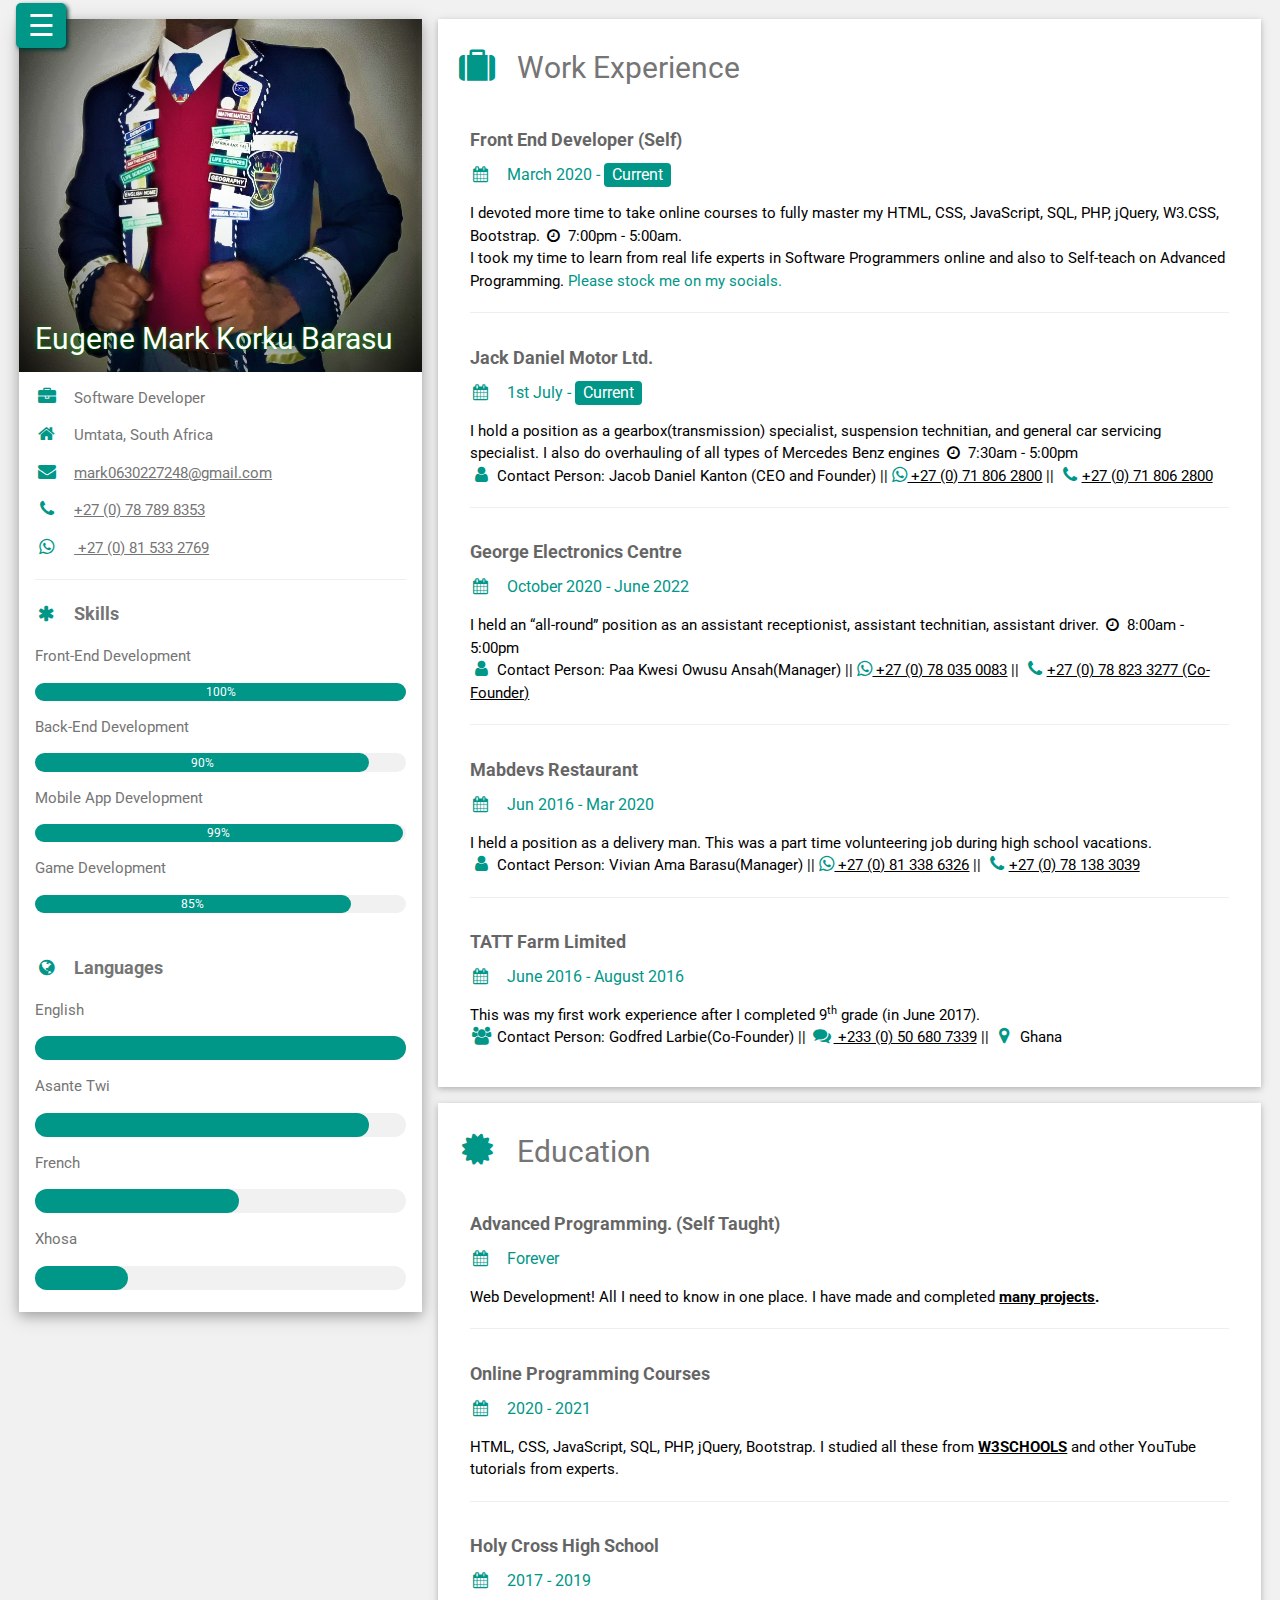
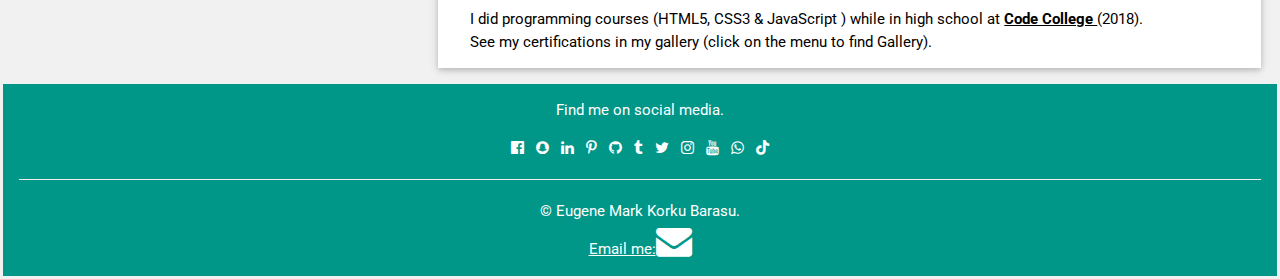
==== commit eae7fc4d: "updated my portfolio website" ====
--- a/index.html
+++ b/index.html
@@ -177,9 +177,16 @@
               <hr>
             </div>
             <div class="yes-container">
+              <h5 title="George Electronics Centre" class="yes-opacity"><b>Jack Daniel Motor Ltd.</b></h5>
+              <h6 class="yes-text-teal"><i class="fa fa-calendar fa-fw yes-margin-right"></i>1st July - <span class="yes-tag yes-teal yes-round">Current</span></h6>
+              <p>I hold a position as a gearbox(transmission) specialist, suspension technitian, and general car servicing specialist. I also do overhauling of all types of Mercedes Benz engines <i class="fa fa-clock-o fa-fw"></i> 7:30am - 5:00pm<br>
+              <i class="fa fa-user fa-fw yes-center yes-text-teal yes-large"></i> <span title="Contact Person">Contact Person: Jacob Daniel Kanton (CEO and Founder)</span> || <a title="Whatsapp Jacob Daniel Kanton (Manager and CEO)" target="_blank" href="https://web.whatsapp.com/send?phone=+27718062800&text=Hello Mr.Kanton, I want to inquire about Mark Eugene Barasu who worked with you in several positions. I want to employ him and I'll like to know more about him."><i class="fa fa-whatsapp yes-text-teal yes-large yes-center"></i> +27 (0) 71 806 2800</a> || <a title="" href="tel:+27718062800"><i class="fa fa-phone fa-fw yes-large yes-text-teal yes-center"></i>+27 (0) 71 806 2800</a>
+              </p><hr>
+            </div>
+            <div class="yes-container">
               <h5 title="George Electronics Centre" class="yes-opacity"><b>George Electronics Centre</b></h5>
-              <h6 class="yes-text-teal"><i class="fa fa-calendar fa-fw yes-margin-right"></i>October 2020 - <span class="yes-tag yes-teal yes-round">Current</span></h6>
-              <p>I hold an <q>all-round</q> position as an assistant receptionist, assistant technitian, assistant driver. <i class="fa fa-clock-o fa-fw"></i> 8:00am - 5:00pm<br>
+              <h6 class="yes-text-teal"><i class="fa fa-calendar fa-fw yes-margin-right"></i>October 2020 - June 2022</h6>
+              <p>I held an <q>all-round</q> position as an assistant receptionist, assistant technitian, assistant driver. <i class="fa fa-clock-o fa-fw"></i> 8:00am - 5:00pm<br>
               <i class="fa fa-user fa-fw yes-center yes-text-teal yes-large"></i> <span title="Contact Person">Contact Person: Paa Kwesi Owusu Ansah(Manager)</span> || <a title="Whatsapp Paa Kwesi (Manager)" target="_blank" href="https://web.whatsapp.com/send?phone=+27780350083&text=Hello P.K, I want to inquire about Mark Eugene Barasu who worked with you in several positions. I want to employ him and I'll like to know more about him."><i class="fa fa-whatsapp yes-text-teal yes-large yes-center"></i> +27 (0) 78 035 0083</a> || <a title="Call Elvis (Co-Founder)" href="tel:+27788233277"><i class="fa fa-phone fa-fw yes-large yes-text-teal yes-center"></i>+27 (0) 78 823 3277 (Co-Founder)</a>
               </p><hr>
             </div>
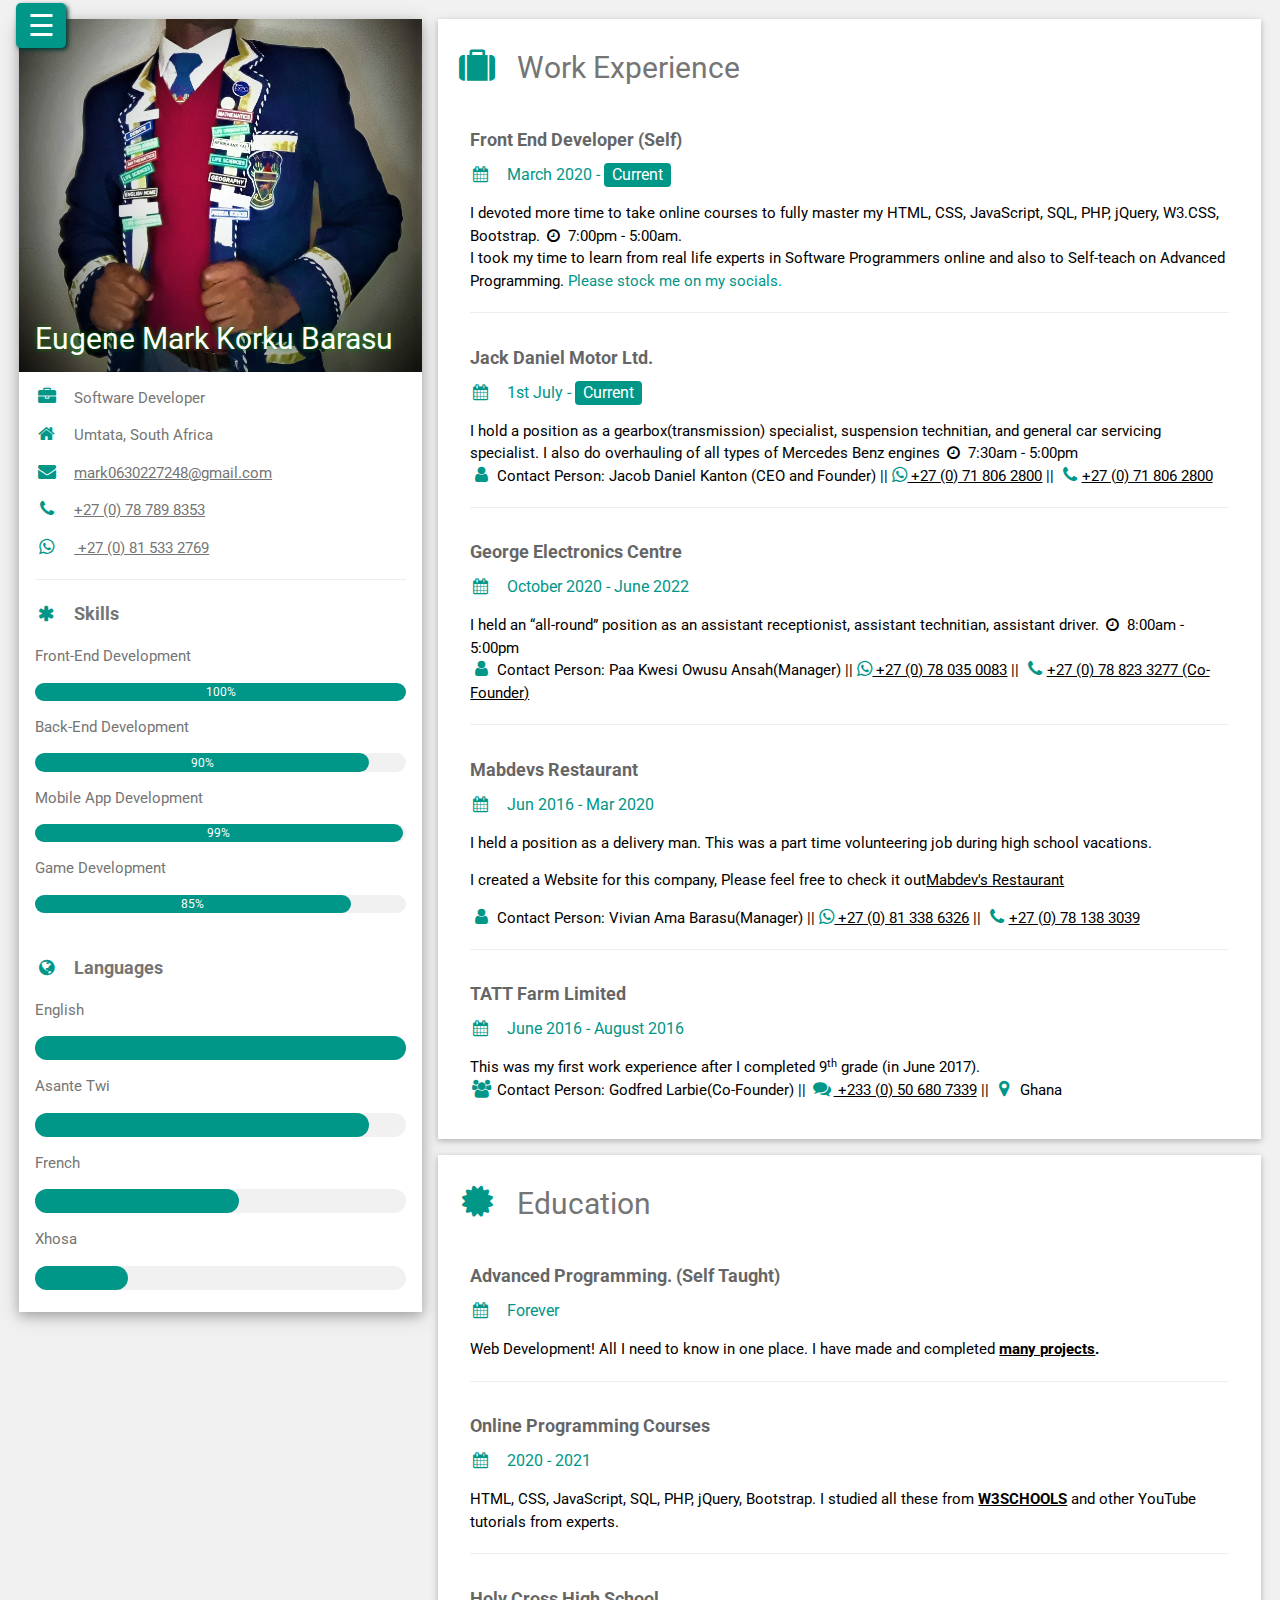
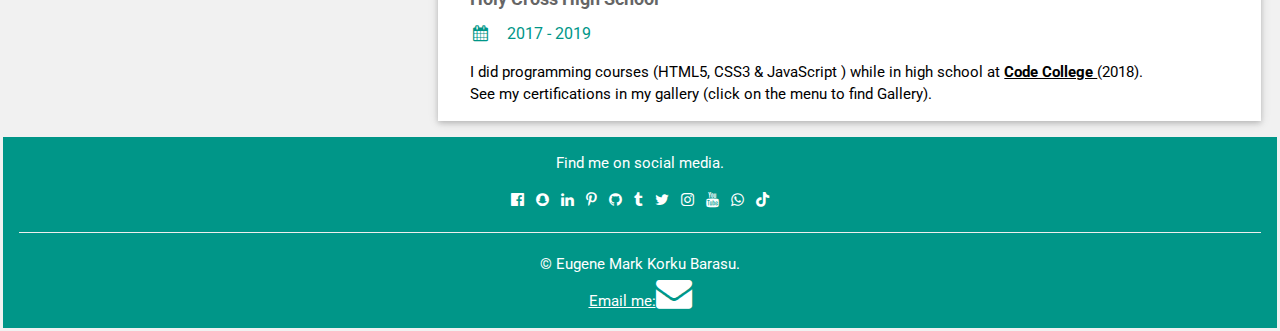
==== commit a00ace02: "improving the portfolio website" ====
--- a/index.html
+++ b/index.html
@@ -194,6 +194,7 @@
               <h5 title="Mabdev's Restaurant" class="yes-opacity"><b>Mabdevs Restaurant</b></h5>
               <h6 class="yes-text-teal"><i class="fa fa-calendar fa-fw yes-margin-right"></i>Jun 2016 - Mar 2020</h6>
               <p>I held a position as a delivery man. This was a part time volunteering job during high school vacations. <br>
+              <p>I created a Website for this company, Please feel free to check it out<a href="http://https://mark-eugene-barasu.github.io/food-ecommerce/">Mabdev's Restaurant</a></p>
               <i class="fa fa-user fa-fw yes-center yes-text-teal yes-large"></i> <span title="Contact Person">Contact Person: Vivian Ama Barasu(Manager)</span> || <a title="Whatsapp the Manager" target="_blank" href="https://web.whatsapp.com/send?phone=+27813386326&text=Hello Mabdevs Restaurant, I want to inquire about Mark Eugene Barasu who worked with you as a delivery man. I want to employ him and I'll like to know more about him."><i class="fa fa-whatsapp yes-text-teal yes-large yes-center"></i> +27 (0) 81 338 6326</a> || <a title="Call Manager of Mabdev's Restaurant" href="tel:+27781383039"><i class="fa fa-phone fa-fw yes-large yes-text-teal yes-center"></i>+27 (0) 78 138 3039</a>
               </p><hr>
             </div>
